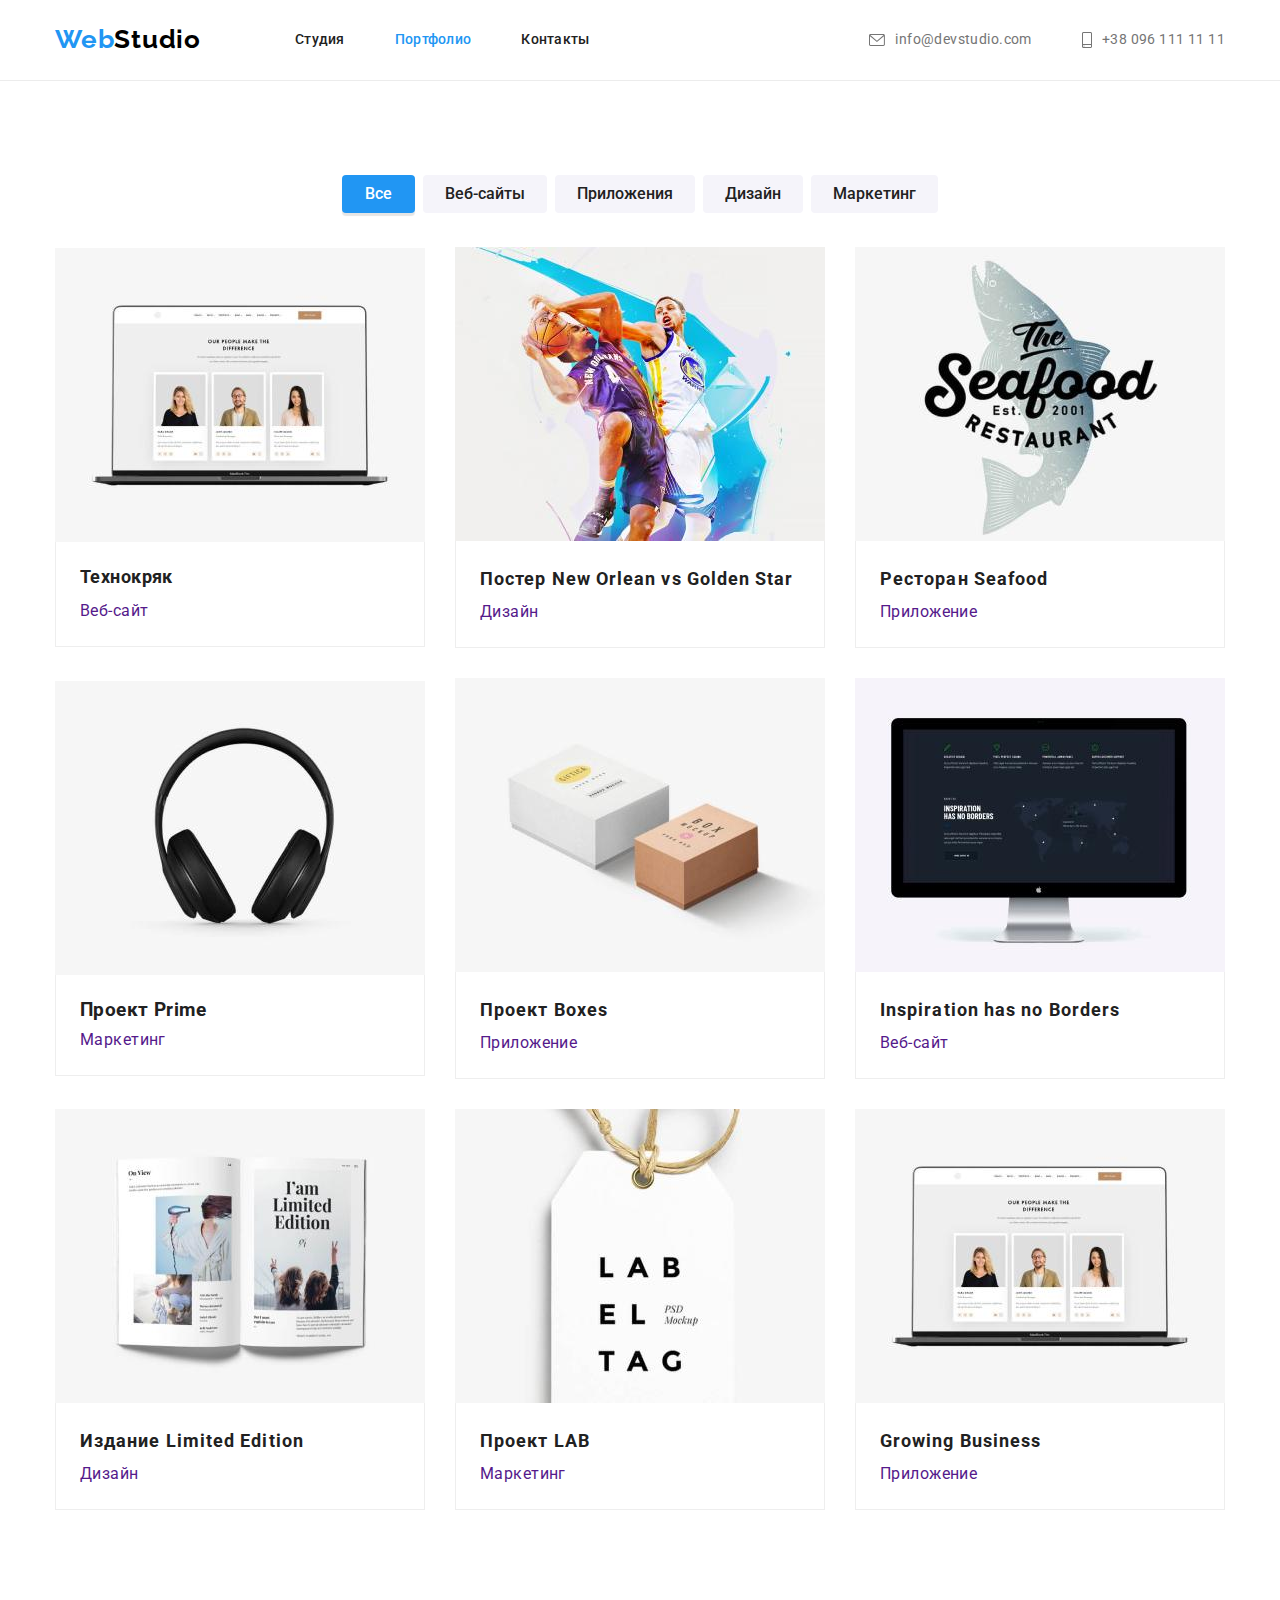
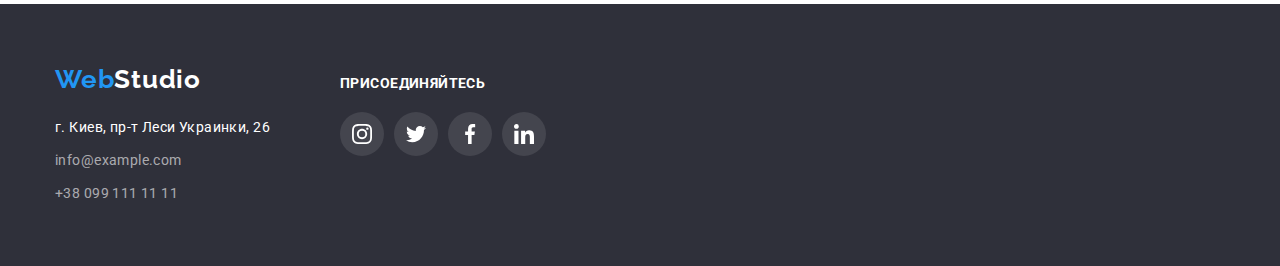
==== portfolio.html @ 0f67e3ac "Start" ====
<!DOCTYPE html>
<html lang="ru">

<head>
    <meta charset="UTF-8">
    <meta http-equiv="X-UA-Compatible" content="IE=edge">
    <meta name="viewport" content="width=device-width, initial-scale=1.0">
    <title>goit-markup-hw-04</title>
    <link rel="preconnect" href="https://fonts.gstatic.com">
    <link
        href="https://fonts.googleapis.com/css2?family=Raleway:wght@700&family=Roboto:wght@400;500;700;900&display=swap"
        rel="stylesheet">
    <link rel="stylesheet" href="https://cdnjs.cloudflare.com/ajax/libs/modern-normalize/1.0.0/modern-normalize.min.css" />
    <link rel="stylesheet" href="./css/styles.css">
</head>

<body>
    <header class="header">
        <!--My comment-->
        <div class="container head">
            <a href="#" class="logo-link"> <span class="logo">Web</span><span class="logo-item">Studio</span></a>
            <nav class="nav">
                <ul class="nav-list">
                    <li>
                        <a class="nav-list-link" href="./index.html">Студия</a>
                    </li>
                    <li>
                        <a class="nav-list-link current" href="./portfolio.html">Портфолио</a>
                    </li>
                    <li>
                        <a class="nav-list-link" href="#contacts">Контакты</a>
                    </li>
                </ul>
            </nav>
            <ul class="contacts-list">
                <li class="contacts-list-item">
                    <a class="contacts-list-link" href="mailto:info@devstudio.com ">
                        <svg class="contacts-icon" width="16px" height="12px">
                            <use href="./images/icons.svg#email">
                            </use>
                        </svg>info@devstudio.com</a>
                </li>
                <li class="contacts-list-item">
                    <a class="contacts-list-link" href="tel:+380961111111">
                        <svg class="contacts-icon" width="10px" height="16px">
                            <use href="./images/icons.svg#phone">
                            </use>
                        </svg>+38 096 111 11 11</a>
                </li>
            </ul>
        </div>
    </header>
    <main>
        <!--PORTFOLIO-->
        <section class="section">
            <div class="container our-products">
                <h1 class="title-portfolio visual-hiden">Наши продукты</h1>
                <ul class="button-list">
                    <li class="products-button">
                        <button class="button sellect-but" type="button">Все</button>
                    </li>
                    <li class="products-button">
                        <button class="button" type="button">Веб-сайты</button>
                    </li>
                    <li class="products-button">
                        <button class="button" type="button">Приложения</button>
                    </li>
                    <li class="products-button">
                        <button class="button" type="button">Дизайн</button>
                    </li>
                    <li class="products-button">
                        <button class="button" type="button">Маркетинг</button>
                    </li>
                </ul>
                <ul class="products-list">
                    <li class="products-list-item">
                    <a href="" class="products-card">
                        <img src="./images/technokriak.jpg" alt="" width="370">
                        <div class="card-content">
                        <h3 class="card-title">Технокряк</h3>
                        <p class="card-text">Веб-сайт</p>
                        </div>
                    </a>
                    </li>

                    <li class="products-list-item">
                        <a href="" class="products-card">
                        <img src="./images/poster-new-orlean.jpg" alt="" width="370">
                        <div class="card-content">
                        <h3 class="title"> Постер New Orlean vs Golden Star </h3>
                        <p>Дизайн</p>
                        </div>
                        </a>
                    </li>

                    <li class="products-list-item">
                        <a href="" class="products-card">
                        <img src="./images/restoran-seafood.jpg" alt="" width="370">
                        <div class="card-content">
                        <h3 class="title">Ресторан Seafood</h3>
                        <p>Приложение</p>
                        </div>
                        </a>
                    </li>

                    <li class="products-list-item">
                        <a href="" class="products-card">
                        <img src="./images/proekt-prime.jpg" alt="" width="370">
                        <div class="card-content">
                        <h3>Проект Prime</h3>
                        <p>Маркетинг</p>
                        </div>
                        </a>
                    </li>

                    <li class="products-list-item">
                        <a href="" class="products-card">
                        <img src="./images/projekt-boxes.jpg" alt="" width="370">
                        <div class="card-content">
                        <h3 class="title">Проект Boxes</h3>
                        <p>Приложение</p>
                        </div>
                        </a>
                    </li>

                    <li class="products-list-item">
                        <a href="" class="products-card">
                        <img src="./images/inspiration-has-no-borders.jpg" alt="" width="370">
                        <div class="card-content">
                        <h3 class="title">Inspiration has no Borders</h3>
                        <p>Веб-сайт</p>
                        </div>
                        </a>
                    </li>

                    <li class="products-list-item">
                        <a href="" class="products-card">
                        <img src="./images/limited-edition.jpg" alt="" width="370">
                        <div class="card-content">
                        <h3 class="title">Издание Limited Edition</h3>
                        <p>Дизайн</p>
                        </div>
                        </a>
                    </li>

                    <li class="products-list-item">
                        <a href="" class="products-card">
                        <img src="./images/project-lab-el-tag.jpg" alt="" width="370">
                        <div class="card-content">
                        <h3 class="title">Проект LAB</h3>
                        <p>Маркетинг</p>
                        </div>
                        </a>
                    </li>
                    
                    <li class="products-list-item">
                        <a href="" class="products-card">
                        <img src="./images/technokriak.jpg" alt="" width="370">
                        <div class="card-content">
                        <h3 class="title">Growing Business</h3>
                        <p>Приложение</p>
                        </div>
                        </a>
                    </li>
                </ul>
            </div>
        </section>

    </main>
    <footer class="footer">
        <div class="container foot">
            <!--copyrite-->
            <div class="foot-id">
                <a href="#" class="logo-link-foot"> <span class="logo">Web</span><span
                        class="logo-item-foot">Studio</span></a>
                <address id="contacts">
                    <ul class="contacts-list-foot">
                        <li>
                            <p class="text">г. Киев, пр-т Леси Украинки, 26</p>
                        </li>
                        <li><a class="link mail" href="mailto:info@example.com">info@example.com</a> </li>
                        <li><a class="link tel" href="tel:+380991111111">+38 099 111 11 11</a> </li>
                    </ul>
                </address>
            </div>
            <div class="connect">
                <h2 class="connect-title">присоединяйтесь</h2>
                <ul class="social-connect-list">
                    <li class="social-connect-item">
                        <a class="social-connect-link" href="">
                            <svg class="social-connect-icon" width="20" height="20">
                                <use href="./images/icons.svg#instagram"></use>
                            </svg>
                        </a>
                    </li>
                    <li class="social-connect-item">
                        <a class="social-connect-link" href="">
                            <svg class="social-connect-icon" width="20" height="20">
                                <use href="./images/icons.svg#twitter"></use>
                            </svg>
                        </a>
                    </li>
                    <li class="social-connect-item">
                        <a class="social-connect-link" href="">
                            <svg class="social-connect-icon" width="20" height="20">
                                <use href="./images/icons.svg#facebook"></use>
                            </svg>
                        </a>
                    </li>
                    <li class="social-connect-item">
                        <a class="social-connect-link" href="">
                            <svg class="social-connect-icon" width="20" height="20">
                                <use href="./images/icons.svg#linkedin"></use>
                            </svg>
                        </a>
                    </li>
                </ul>
            </div>
        </div>
    
    </footer>
</body>
</html>
---- css/styles.css ----
:root {
  --active-color: #2196f3;
  --white-color: #ffffff;
  --text-color: #757575;
  --main-font: "Roboto", sans-serif;
  --accent-font: "Raleway", sans-serif;
  --title-color: #212121;
  --button-background: #f5f4fa;
  --button-background-active: #2196f3;
  --back-dark: #2f303a;
  --foot-contact-text: rgba(255, 255, 255, 0.6);
  --back-color-order: #188ce8;
  --card-set-gap: 30px;
  --card-content-bc: #eeeeee;
  --icon-color: #afb1b8;
  --icon-connect: rgba(255, 255, 255, 0.1);
}
* {
  margin: 0;
  padding: 0;
}
/* body styles */
body {
  background-color: var(--white-color);
  font-family: var(--main-font);
  color: var(--text-color);
  font-size: 14px;
  line-height: 1.71em;
  letter-spacing: 0.03em;
}
.container {
  width: 1200px;
  padding-left: 15px;
  padding-right: 15px;
  margin-left: auto;
  margin-right: auto;
}
.section {
  padding: 94px 0;
  margin-left: auto;
  margin-right: auto;
}
ul {
  list-style: none;
}
a {
  text-decoration: none;
}
a:active {
  color: var(--active-color);
}
h1,
h2,
h3,
h4,
h5,
h6 {
  color: var(--title-color);
  margin: 0;
}

p {
  margin: 0;
}

img {
  display: block;
  max-width: 100%;
  height: auto;
}

/* HEDER STYLES */
.head {
  display: flex;
  align-items: center;
  margin-bottom: 0;
}
.header {
  border-bottom: 1px solid #ececec;
}
.nav-list {
  display: flex;
  flex-direction: row;
}
.nav-list > li:not(:last-child) {
  margin-right: 50px;
}
.logo {
  color: var(--active-color);
}
.logo-item {
  color: #000000;
}
.logo-link {
  font-family: var(--accent-font);
  font-weight: 700;
  font-size: 26px;
  line-height: 1.19em;
  letter-spacing: 0.03em;
  margin-right: 94px;
  padding-top: 24px;
  padding-bottom: 25px;
}
.nav a:hover,
.nav a:focus,
.nav .current {
  color: var(--active-color);
}
.nav-list-link {
  font-weight: 500;
  font-size: 14px;
  line-height: 1.14em;
  letter-spacing: 0.02em;
  color: var(--title-color);
  display: flex;
  flex-direction: row;
  align-items: center;
  padding-top: 32px;
  padding-bottom: 32px;
}
.contacts-list {
  line-height: 1.14em;
  display: inline-flex;
  margin-left: auto;
}
.contacts-list-link {
  text-decoration: none;
  display: flex;
  flex-direction: row;
  font-style: normal;
  color: inherit;
  padding-top: 32px;
  padding-bottom: 32px;
  align-items: center;
}
.contacts-list-link:hover,
.contacts-list-link:focus {
  color: var(--active-color);
}
.contacts-list > li:not(:last-child) {
  margin-right: 50px;
}
.contacts-icon {
  fill: currentColor;
  margin-right: 10px;
}

/* HERO SECTION  */
.main {
  height: 600px;
  max-width: 1600px;
  display: flex;
  background-image: linear-gradient(
      rgba(47, 48, 58, 0.4),
      rgba(47, 48, 58, 0.4)
    ),
    url(../images/hero-bc.jpg);
  background-size: cover;
  background-position: center;
  margin-left: auto;
  margin-right: auto;
  padding-top: 200;
  padding-bottom: 200;
}
.hero {
  display: flex;
  align-items: center;
  justify-content: center;
  flex-direction: column;
  flex-wrap: wrap;
  padding-top: 200;
  padding-bottom: 200;
}
.main-title {
  color: var(--white-color);
  font-size: 44px;
  line-height: 1.36em;
  letter-spacing: 0.06em;
  text-align: center;
  justify-content: center;
  width: 696px;
  margin-left: auto;
  margin-right: auto;
  /* padding-top: 200px; */
}
.hero-title {
  display: flex;
  text-align: center;
  justify-content: center;
  align-items: center;
}
.hero .main-title,
.advantages .caption-title,
.connect-title {
  text-transform: uppercase;
}
.visual-hiden {
  visibility: hidden;
  position: absolute;
  clip: rect(0 0 0 0);
  width: 1px;
  height: 1px;
  margin: -1px;
}
.button-order {
  display: inline-block;
  font-weight: 700;
  font-size: 16px;
  line-height: 1.88em;
  color: var(--white-color);
  background-color: var(--button-background-active);
  letter-spacing: 0.06em;
  padding: 10px 32px;
  cursor: pointer;
  border: none;
  box-shadow: 0px 4px 4px rgba(0, 0, 0, 0.15);
  border-radius: 4px;
}
.hero-button {
  display: flex;
  justify-content: center;
  margin-top: 10px;
}
.button.order:hover,
.button.order:focus {
  background-color: var(--back-color-order);
  cursor: pointer;
}
/* SECTION ADVANTAGES */

.caption-title {
  font-weight: 700;
  font-size: 14px;
  line-height: 1.17em;
  letter-spacing: 0.03em;
  color: var(--title-color);
}
.caption-title pre::first-letter {
  text-transform: uppercase;
}
.advantages {
  padding: 0;
  margin: 0;
  list-style: none;
  display: flex;
  flex-wrap: wrap;
  margin-left: -30px;
}
.advantages > .advantegs-item {
  flex-basis: calc(100% / 4 - 30px);
  margin-left: 30px;
}
.card-adv-text {
  margin-top: 10px;
}
.card-adv-content {
  margin-top: 30px;
}
.advantages-icon {
  display: flex;
  width: 270px;
  height: 120px;
  border-radius: 4px;
  justify-content: center;
  align-items: center;
  background-color: var(--button-background);
  fill: currentColor;
}
.our-advantages {
  padding-top: 94px;
}
/* WHAT WE DO */

.heading {
  font-weight: 700;
  font-size: 36px;
  line-height: 1.17em;
  letter-spacing: 0.03em;
  color: var(--title-color);
  text-align: center;
}
.img-list {
  display: flex;
  flex-direction: row;
  margin-top: 50px;
}
.img-list > li:not(:last-child) {
  margin-right: 30px;
}
.what-we-do {
  padding-bottom: 94px;
  padding-top: 0;
}

/* Наша команда */
.teams {
  background-color: var(--button-background);
}
.item {
  background-color: var(--white-color);
  box-shadow: 0px 2px 1px 0px rgba(0, 0, 0, 0.2);
  box-shadow: 0px 1px 1px 0px rgba(0, 0, 0, 0.14);
  box-shadow: 0px 1px 3px 0px rgba(0, 0, 0, 0.12);
}
.team-list {
  padding: 0;
  margin: 0;
  list-style: none;
  display: flex;
  flex-wrap: wrap;
  margin-left: -30px;
  margin-top: -30px;
}
.our-teams {
  margin-bottom: 50px;
}
.card-team-thumb {
  display: block;
  max-width: 100%;
}
.team-list > .item {
  font-size: 16px;
  line-height: 1.17em;
  letter-spacing: 0.03em;
  text-align: center;
  margin-left: 30px;
  margin-top: 30px;
  width: auto;
  border: none;
}
.card-team-content {
  padding: 30px 32px;
}
.card-team-text {
  margin-top: 10px;
}
.card-team-name {
  font-weight: 500;
}
.our-team .heading {
  text-align: center;
}
.social-icon-list {
  display: flex;
  text-align: center;
  justify-content: center;
  margin-top: 16px;
}
.social-icon-link {
  display: flex;
  width: 44px;
  height: 44px;
  border: none;
  border-radius: 50%;
  justify-content: center;
  align-items: center;
  fill: var(--icon-color);
}
.social-icon-team:not(:last-child) {
  margin-right: 10px;
}
.social-icon-link:hover,
.social-icon-link:focus {
  background-color: var(--active-color);
  fill: var(--white-color);
}

/* PARTNERS */
.partners {
  margin: 94px auto;
}
.partners-icon-list {
  display: flex;
  flex-direction: row;
  margin-top: 50px;
}
.partners-icon-list > li:not(:last-child) {
  margin-right: 30px;
}
.partners-icon-link {
  display: flex;
  align-items: center;
  justify-content: center;
  width: 170px;
  height: 92px;
  border: 1px solid var(--icon-color);
  border-radius: 4px;
  cursor: pointer;
}
.partners-icon {
  display: inline-block;
  align-items: center;
  justify-content: center;

  fill: var(--icon-color);
  color: currentColor;
}
.partners-icon-link:hover,
.partners-icon-link:focus {
  border-color: var(--button-background-active);
}
.partners-icon-link:focus .partners-icon,
.partners-icon-link:hover .partners-icon {
  fill: var(--active-color);
}
/* PORTFOLIO */

.title {
  font-weight: 700;
  font-size: 18px;
  line-height: 2em;
  letter-spacing: 0.06em;
}
.products-list {
  font-size: 16px;
  line-height: 1.88em;
  display: flex;
  flex-wrap: wrap;
  justify-content: center;
  align-items: center;
  padding: 0;
  margin: 0;
  margin-top: calc(-1 * var(--card-set-gap));
  margin-left: calc(-1 * var(--card-set-gap));
}
.products-list > .products-list-item {
  flex-basis: calc(100% / 3 - 30px);
  margin-left: var(--card-set-gap);
  margin-top: var(--card-set-gap);
}
.card-title {
  font-size: 18px;
}
.card-text {
  margin-top: 4px;
}
.card-content {
  padding: 20px 24px;
  border-right: 1px solid var(--card-content-bc);
  border-bottom: 1px solid var(--card-content-bc);
  border-left: 1px solid var(--card-content-bc);
}

.products-list-item:hover,
.products-list-item:focus {
  background: #ffffff;
  border: 1px solid #eeeeee;
  box-shadow: 0px 1px 1px rgba(0, 0, 0, 0.12), 0px 4px 4px rgba(0, 0, 0, 0.06),
    1px 4px 6px rgba(0, 0, 0, 0.16);
}

/* PORTFOLIO BUTTON */
.button-list {
  display: flex;
  flex-direction: row;
  margin-bottom: 34px;
  justify-content: center;
}
.button {
  font-family: inherit;
  font-weight: 500;
  font-size: 16px;
  line-height: 1.63;
  color: var(--title-color);
  background-color: var(--button-background);
  min-width: 73px;
  border: 0px;
  padding: 6px 22px;
  border-radius: 4px;
  cursor: pointer;
}
.products-button:not(:last-child) {
  margin-right: 8px;
}
.sellect-but {
  background-color: var(--button-background-active);
  color: var(--white-color);
  box-shadow: 0px 2px 2px 0px rgba(0, 0, 0, 0.12);
  box-shadow: 0px 1px 2px 0px rgba(0, 0, 0, 0.08);
  box-shadow: 0px 3px 1px 0px rgba(0, 0, 0, 0.1);
}
.button:hover,
.button:focus {
  background-color: var(--button-background-active);
  color: var(--white-color);
  box-shadow: 0px 2px 2px 0px rgba(0, 0, 0, 0.12);
  box-shadow: 0px 1px 2px 0px rgba(0, 0, 0, 0.08);
  box-shadow: 0px 3px 1px 0px rgba(0, 0, 0, 0.1);
}
/* FOOTER */
.footer {
  background-color: var(--back-dark);
  padding: 60px 15px;
  margin-right: auto;
  margin-left: auto;
  display: flex;
}
.foot {
  color: var(--white-color);
  display: flex;
  flex-direction: row;
  vertical-align: baseline;
}
.logo-link-foot {
  font-family: var(--accent-font);
  font-weight: 700;
  font-size: 26px;
  line-height: 1.19em;
  letter-spacing: 0.03em;
  padding: 0;
  margin-top: 60px;
  margin: 0;
}
.contacts-list-foot > li {
  font-style: normal;
}
.contacts-list-foot {
  margin-top: 20px;
}
.contacts-list-foot .link {
  display: inline-block;
  color: var(--foot-contact-text);
  margin-top: 9px;
}
.contacts-list-foot a:hover,
.contacts-list-foot a:focus {
  color: var(--active-color);
}
.logo-item-foot {
  color: var(--white-color);
}
/* CONNECT */
.connect-title {
  font-weight: 700;
  font-size: 14px;
  line-height: 1.14em;
  letter-spacing: 0.03em;
  color: var(--white-color);
  text-align: center;
}
.connect {
  display: flex;
  align-items: flex-start;
  justify-content: flex-start;
  flex-direction: column;
  margin-left: 70px;
  margin-top: 12px;
}

.social-connect-list {
  display: flex;
  text-align: center;
  justify-content: center;
  margin-top: 20px;
}
.social-connect-link {
  display: flex;
  width: 44px;
  height: 44px;
  border: none;
  border-radius: 50%;
  justify-content: center;
  align-items: center;
  background-color: var(--icon-connect);
  fill: var(--white-color);
}
.social-connect-item:not(:last-child) {
  margin-right: 10px;
}
.social-connect-link:hover,
.social-connect-link:focus {
  background-color: var(--active-color);
}
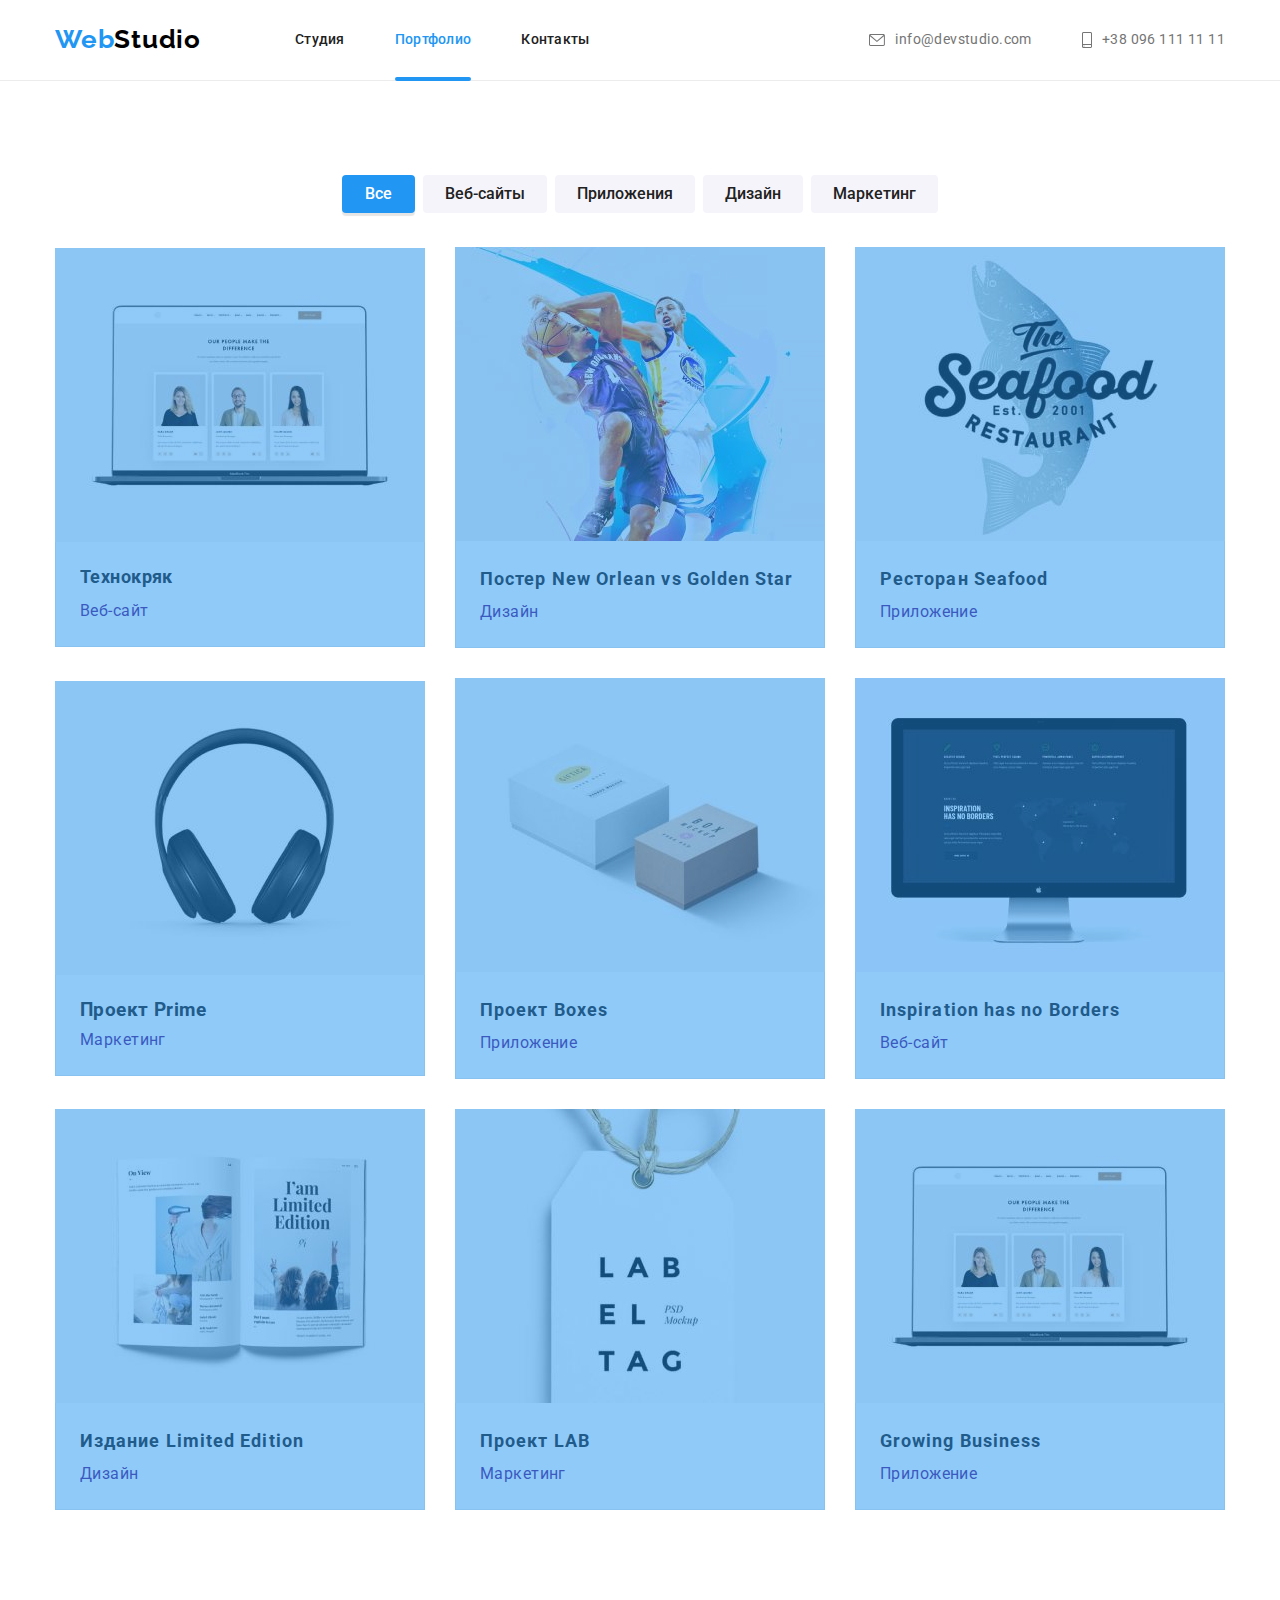
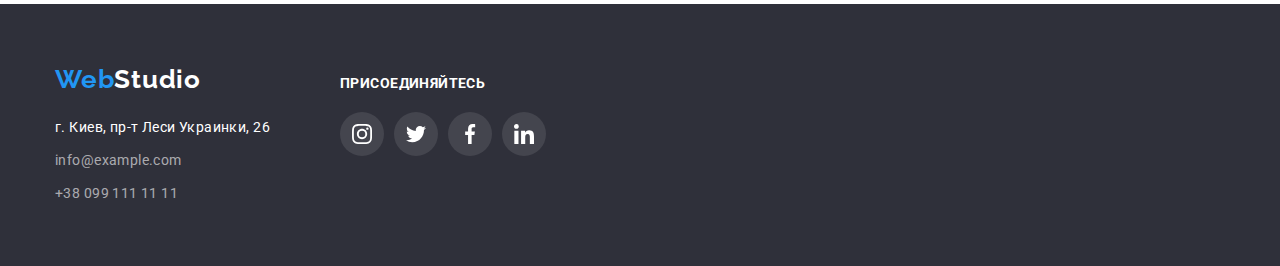
==== commit df4d0bc3: "only products card" ====
--- a/portfolio.html
+++ b/portfolio.html
@@ -75,11 +75,12 @@
                 <ul class="products-list">
                     <li class="products-list-item">
                     <a href="" class="products-card">
-                        <img src="./images/technokriak.jpg" alt="" width="370">
+                        <img class="products-img" src="./images/technokriak.jpg" alt="" width="370">
                         <div class="card-content">
                         <h3 class="card-title">Технокряк</h3>
                         <p class="card-text">Веб-сайт</p>
                         </div>
+                        
                     </a>
                     </li>
 
--- a/css/styles.css
+++ b/css/styles.css
@@ -105,7 +105,9 @@
 .nav a:focus,
 .nav .current {
   color: var(--active-color);
-}
+  transition: color 250ms cubic-bezier(0.4, 0, 0.2, 1);
+}
+
 .nav-list-link {
   font-weight: 500;
   font-size: 14px;
@@ -115,9 +117,27 @@
   display: flex;
   flex-direction: row;
   align-items: center;
+  text-decoration: none;
   padding-top: 32px;
   padding-bottom: 32px;
-}
+  transition: 250ms cubic-bezier(0.4, 0, 0.2, 1);
+}
+
+.current {
+  position: relative;
+}
+.current::after {
+  position: absolute;
+  content: " ";
+  left: 0;
+  bottom: -1px;
+  display: block;
+  width: 100%;
+  height: 4px;
+  border-radius: 2px;
+  background-color: var(--button-background-active);
+}
+
 .contacts-list {
   line-height: 1.14em;
   display: inline-flex;
@@ -132,10 +152,12 @@
   padding-top: 32px;
   padding-bottom: 32px;
   align-items: center;
+  transition: 250ms cubic-bezier(0.4, 0, 0.2, 1);
 }
 .contacts-list-link:hover,
 .contacts-list-link:focus {
   color: var(--active-color);
+  transition: color 250ms cubic-bezier(0.4, 0, 0.2, 1);
 }
 .contacts-list > li:not(:last-child) {
   margin-right: 50px;
@@ -215,6 +237,7 @@
   border: none;
   box-shadow: 0px 4px 4px rgba(0, 0, 0, 0.15);
   border-radius: 4px;
+  transition: 250ms cubic-bezier(0.4, 0, 0.2, 1);
 }
 .hero-button {
   display: flex;
@@ -225,6 +248,51 @@
 .button.order:focus {
   background-color: var(--back-color-order);
   cursor: pointer;
+  transition: color 250ms cubic-bezier(0.4, 0, 0.2, 1);
+}
+.backdrop {
+  position: fixed;
+  top: 0;
+  left: 0;
+  width: 100%;
+  height: 100%;
+  background-color: rgba(0, 0, 0, 0.2);
+}
+
+.backdrop.is-hidden {
+  opacity: 0;
+  pointer-events: none;
+  transition: transform 250ms cubic-bezier(0.4, 0, 0.2, 1);
+}
+.close {
+  position: absolute;
+  top: 8px;
+  right: 8px;
+  width: 30px;
+  height: 30px;
+  cursor: pointer;
+  border: none;
+}
+.close-icon {
+  fill: #000000;
+  background-color: #fff;
+}
+.modal {
+  position: absolute;
+  top: 50%;
+  left: 50%;
+  transform: translate(-50%, -50%);
+
+  height: 581px;
+  width: 528px;
+
+  background-color: #fff;
+
+  box-shadow: 0px 1px 3px rgba(0, 0, 0, 0.12), 0px 1px 1px rgba(0, 0, 0, 0.14),
+    0px 2px 1px rgba(0, 0, 0, 0.2);
+  border-radius: 4px;
+  transition: transform 250ms cubic-bezier(0.4, 0, 0.2, 1);
+  opacity: 1;
 }
 /* SECTION ADVANTAGES */
 
@@ -291,7 +359,24 @@
   padding-bottom: 94px;
   padding-top: 0;
 }
-
+.img-list-item {
+  position: relative;
+}
+.what-we-do-overlay {
+  position: absolute;
+  bottom: 0%;
+  left: 0%;
+  width: 100%;
+  height: 70px;
+  background-color: rgba(47, 48, 58, 0.8);
+}
+.what-we-do-overlay-text {
+  margin: 0;
+  padding-top: 27px;
+  text-align: center;
+  text-transform: uppercase;
+  color: var(--white-color);
+}
 /* Наша команда */
 .teams {
   background-color: var(--button-background);
@@ -355,6 +440,7 @@
   justify-content: center;
   align-items: center;
   fill: var(--icon-color);
+  transition: 250ms cubic-bezier(0.4, 0, 0.2, 1);
 }
 .social-icon-team:not(:last-child) {
   margin-right: 10px;
@@ -363,6 +449,8 @@
 .social-icon-link:focus {
   background-color: var(--active-color);
   fill: var(--white-color);
+  transition: fill 250ms cubic-bezier(0.4, 0, 0.2, 1),
+    background-color 250ms cubic-bezier(0.4, 0, 0.2, 1);
 }
 
 /* PARTNERS */
@@ -386,6 +474,7 @@
   border: 1px solid var(--icon-color);
   border-radius: 4px;
   cursor: pointer;
+  transition: 250ms cubic-bezier(0.4, 0, 0.2, 1);
 }
 .partners-icon {
   display: inline-block;
@@ -394,14 +483,17 @@
 
   fill: var(--icon-color);
   color: currentColor;
+  transition: 250ms cubic-bezier(0.4, 0, 0.2, 1);
 }
 .partners-icon-link:hover,
 .partners-icon-link:focus {
   border-color: var(--button-background-active);
+  transition: border-color 250ms cubic-bezier(0.4, 0, 0.2, 1);
 }
 .partners-icon-link:focus .partners-icon,
 .partners-icon-link:hover .partners-icon {
   fill: var(--active-color);
+  transition: fill 250ms cubic-bezier(0.4, 0, 0.2, 1);
 }
 /* PORTFOLIO */
 
@@ -440,13 +532,31 @@
   border-bottom: 1px solid var(--card-content-bc);
   border-left: 1px solid var(--card-content-bc);
 }
-
+.products-list-item {
+  box-shadow: none;
+  border: none;
+  transition: border 5000ms cubic-bezier(0.4, 0, 0.2, 1),
+    box-shadow 5000ms cubic-bezier(0.4, 0, 0.2, 1);
+}
 .products-list-item:hover,
 .products-list-item:focus {
-  background: #ffffff;
+  /* background-color: #ffffff; */
   border: 1px solid #eeeeee;
   box-shadow: 0px 1px 1px rgba(0, 0, 0, 0.12), 0px 4px 4px rgba(0, 0, 0, 0.06),
     1px 4px 6px rgba(0, 0, 0, 0.16);
+}
+.products-card {
+  position: relative;
+}
+.card-content::before {
+  position: absolute;
+  content: "";
+  top: 0;
+  left: 0;
+  width: 100%;
+  height: 100%;
+  background-color: var(--button-background-active);
+  opacity: 0.5;
 }
 
 /* PORTFOLIO BUTTON */
@@ -468,6 +578,9 @@
   padding: 6px 22px;
   border-radius: 4px;
   cursor: pointer;
+  transition: color 250ms cubic-bezier(0.4, 0, 0.2, 1),
+    background-color 250ms cubic-bezier(0.4, 0, 0.2, 1),
+    box-shadow 250ms cubic-bezier(0.4, 0, 0.2, 1);
 }
 .products-button:not(:last-child) {
   margin-right: 8px;
@@ -521,6 +634,7 @@
   display: inline-block;
   color: var(--foot-contact-text);
   margin-top: 9px;
+  transition: color 250ms cubic-bezier(0.4, 0, 0.2, 1);
 }
 .contacts-list-foot a:hover,
 .contacts-list-foot a:focus {
@@ -563,6 +677,7 @@
   align-items: center;
   background-color: var(--icon-connect);
   fill: var(--white-color);
+  transition: background-color 250ms cubic-bezier(0.4, 0, 0.2, 1);
 }
 .social-connect-item:not(:last-child) {
   margin-right: 10px;
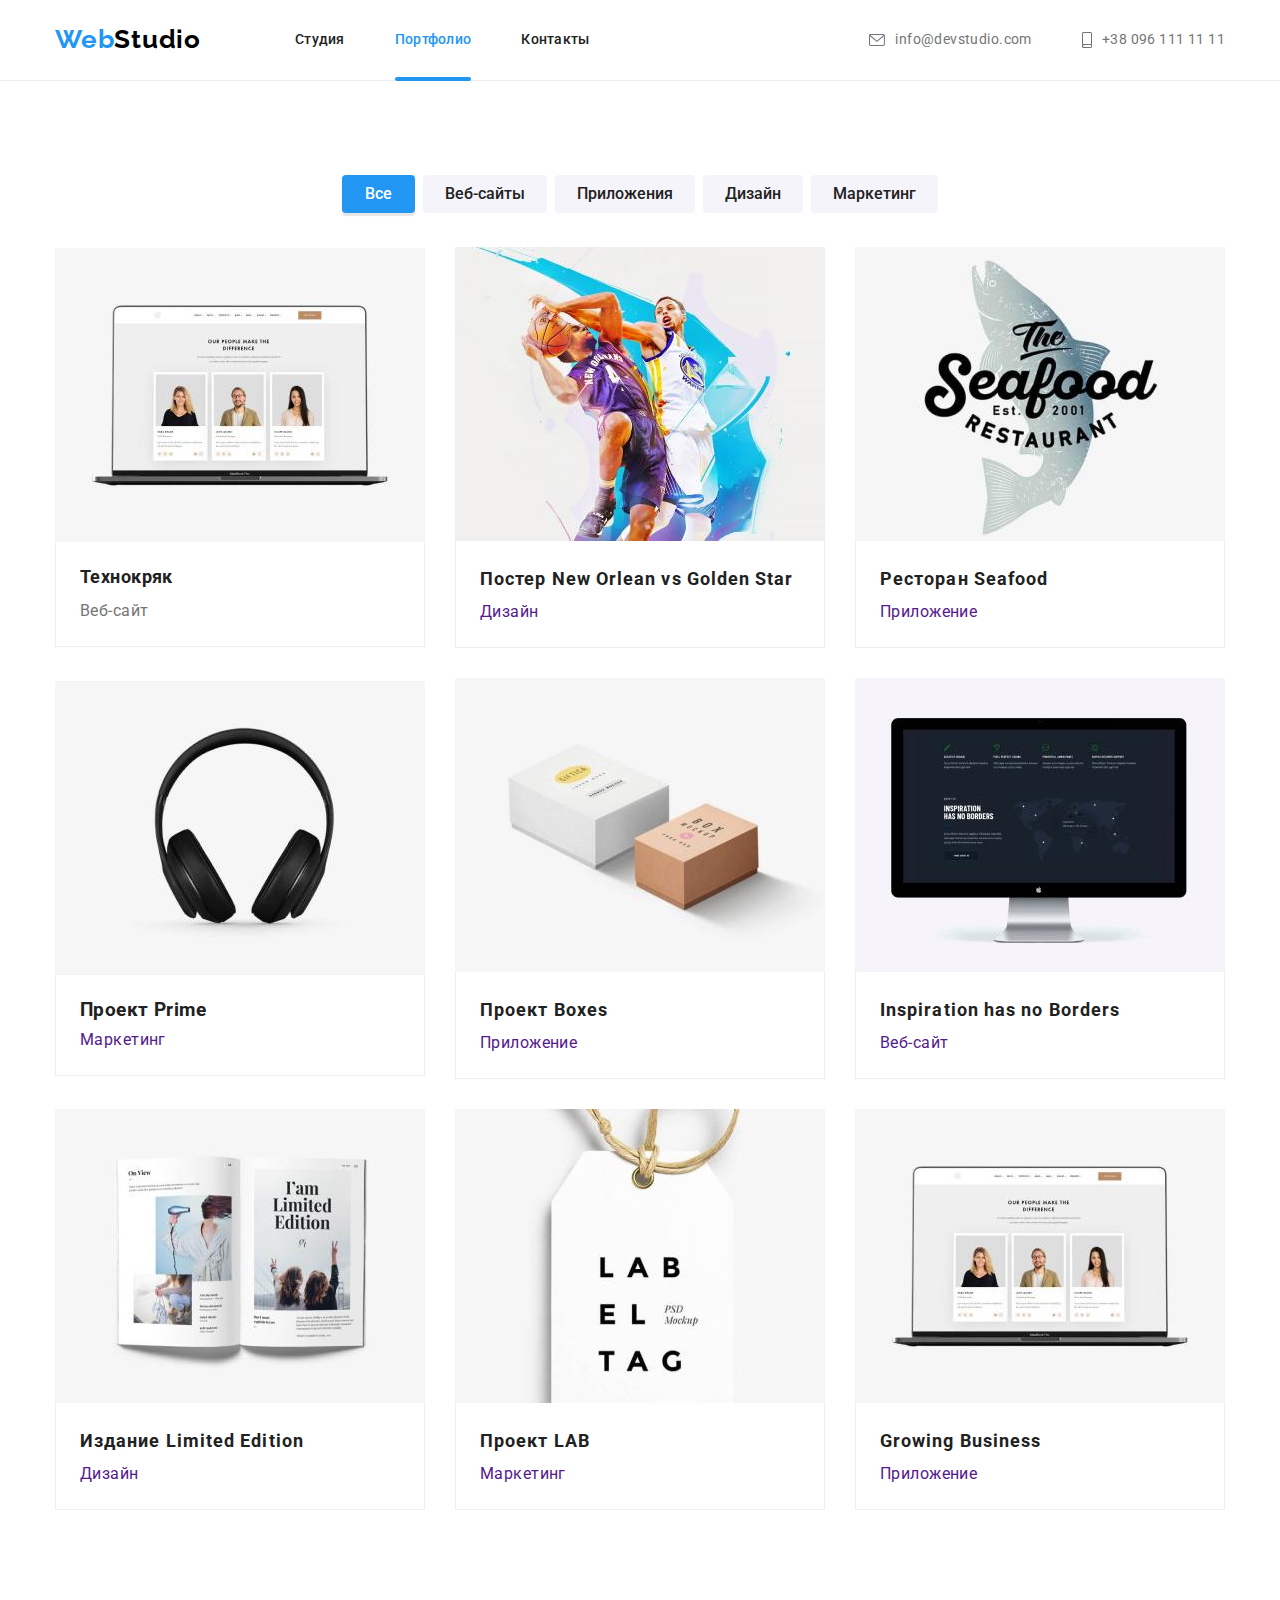
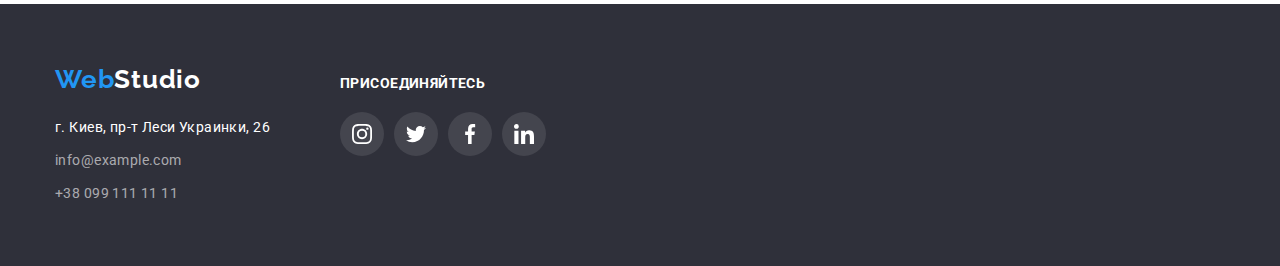
==== commit 6663ae67: "Ready to check" ====
--- a/portfolio.html
+++ b/portfolio.html
@@ -75,7 +75,13 @@
                 <ul class="products-list">
                     <li class="products-list-item">
                     <a href="" class="products-card">
-                        <img class="products-img" src="./images/technokriak.jpg" alt="" width="370">
+                        <div class="products-thumb">
+                            <img class="products-img" src="./images/technokriak.jpg" alt="" width="370">
+                                <div class="products-overlay">
+                                     <p class="products-text">Технокряк это современная площадка распространения коронавируса. Компании используют эту платформу для цифрового
+                            шпионажа и атак на защищённые сервера конкурентов.</p>
+                                </div>
+                        </div>
                         <div class="card-content">
                         <h3 class="card-title">Технокряк</h3>
                         <p class="card-text">Веб-сайт</p>
@@ -86,7 +92,13 @@
 
                     <li class="products-list-item">
                         <a href="" class="products-card">
+                        <div class="products-thumb">
                         <img src="./images/poster-new-orlean.jpg" alt="" width="370">
+                        <div class="products-overlay">
+                                     <p class="products-text">Технокряк это современная площадка распространения коронавируса. Компании используют эту платформу для цифрового
+                            шпионажа и атак на защищённые сервера конкурентов.</p>
+                                </div>
+                        </div>
                         <div class="card-content">
                         <h3 class="title"> Постер New Orlean vs Golden Star </h3>
                         <p>Дизайн</p>
@@ -96,7 +108,13 @@
 
                     <li class="products-list-item">
                         <a href="" class="products-card">
+                        <div class="products-thumb">
                         <img src="./images/restoran-seafood.jpg" alt="" width="370">
+                        <div class="products-overlay">
+                                     <p class="products-text">Технокряк это современная площадка распространения коронавируса. Компании используют эту платформу для цифрового
+                            шпионажа и атак на защищённые сервера конкурентов.</p>
+                                </div>
+                        </div>
                         <div class="card-content">
                         <h3 class="title">Ресторан Seafood</h3>
                         <p>Приложение</p>
@@ -106,7 +124,13 @@
 
                     <li class="products-list-item">
                         <a href="" class="products-card">
+                        <div class="products-thumb">
                         <img src="./images/proekt-prime.jpg" alt="" width="370">
+                        <div class="products-overlay">
+                                     <p class="products-text">Технокряк это современная площадка распространения коронавируса. Компании используют эту платформу для цифрового
+                            шпионажа и атак на защищённые сервера конкурентов.</p>
+                                </div>
+                        </div>
                         <div class="card-content">
                         <h3>Проект Prime</h3>
                         <p>Маркетинг</p>
@@ -116,7 +140,13 @@
 
                     <li class="products-list-item">
                         <a href="" class="products-card">
+                        <div class="products-thumb">
                         <img src="./images/projekt-boxes.jpg" alt="" width="370">
+                        <div class="products-overlay">
+                                     <p class="products-text">Технокряк это современная площадка распространения коронавируса. Компании используют эту платформу для цифрового
+                            шпионажа и атак на защищённые сервера конкурентов.</p>
+                                </div>
+                        </div>
                         <div class="card-content">
                         <h3 class="title">Проект Boxes</h3>
                         <p>Приложение</p>
@@ -126,7 +156,13 @@
 
                     <li class="products-list-item">
                         <a href="" class="products-card">
+                        <div class="products-thumb">
                         <img src="./images/inspiration-has-no-borders.jpg" alt="" width="370">
+                        <div class="products-overlay">
+                                     <p class="products-text">Технокряк это современная площадка распространения коронавируса. Компании используют эту платформу для цифрового
+                            шпионажа и атак на защищённые сервера конкурентов.</p>
+                                </div>
+                        </div>
                         <div class="card-content">
                         <h3 class="title">Inspiration has no Borders</h3>
                         <p>Веб-сайт</p>
@@ -136,7 +172,13 @@
 
                     <li class="products-list-item">
                         <a href="" class="products-card">
+                        <div class="products-thumb">
                         <img src="./images/limited-edition.jpg" alt="" width="370">
+                        <div class="products-overlay">
+                                     <p class="products-text">Технокряк это современная площадка распространения коронавируса. Компании используют эту платформу для цифрового
+                            шпионажа и атак на защищённые сервера конкурентов.</p>
+                                </div>
+                        </div>
                         <div class="card-content">
                         <h3 class="title">Издание Limited Edition</h3>
                         <p>Дизайн</p>
@@ -146,7 +188,13 @@
 
                     <li class="products-list-item">
                         <a href="" class="products-card">
+                        <div class="products-thumb">
                         <img src="./images/project-lab-el-tag.jpg" alt="" width="370">
+                        <div class="products-overlay">
+                                     <p class="products-text">Технокряк это современная площадка распространения коронавируса. Компании используют эту платформу для цифрового
+                            шпионажа и атак на защищённые сервера конкурентов.</p>
+                                </div>
+                        </div>
                         <div class="card-content">
                         <h3 class="title">Проект LAB</h3>
                         <p>Маркетинг</p>
@@ -156,7 +204,13 @@
                     
                     <li class="products-list-item">
                         <a href="" class="products-card">
+                        <div class="products-thumb">
                         <img src="./images/technokriak.jpg" alt="" width="370">
+                        <div class="products-overlay">
+                                     <p class="products-text">Технокряк это современная площадка распространения коронавируса. Компании используют эту платформу для цифрового
+                            шпионажа и атак на защищённые сервера конкурентов.</p>
+                                </div>
+                        </div>
                         <div class="card-content">
                         <h3 class="title">Growing Business</h3>
                         <p>Приложение</p>
--- a/css/styles.css
+++ b/css/styles.css
@@ -19,7 +19,7 @@
   margin: 0;
   padding: 0;
 }
-/* body styles */
+/* BODY STYLE */
 body {
   background-color: var(--white-color);
   font-family: var(--main-font);
@@ -105,7 +105,6 @@
 .nav a:focus,
 .nav .current {
   color: var(--active-color);
-  transition: color 250ms cubic-bezier(0.4, 0, 0.2, 1);
 }
 
 .nav-list-link {
@@ -120,7 +119,7 @@
   text-decoration: none;
   padding-top: 32px;
   padding-bottom: 32px;
-  transition: 250ms cubic-bezier(0.4, 0, 0.2, 1);
+  transition: color 250ms cubic-bezier(0.4, 0, 0.2, 1);
 }
 
 .current {
@@ -152,12 +151,11 @@
   padding-top: 32px;
   padding-bottom: 32px;
   align-items: center;
-  transition: 250ms cubic-bezier(0.4, 0, 0.2, 1);
+  transition: color 250ms cubic-bezier(0.4, 0, 0.2, 1);
 }
 .contacts-list-link:hover,
 .contacts-list-link:focus {
   color: var(--active-color);
-  transition: color 250ms cubic-bezier(0.4, 0, 0.2, 1);
 }
 .contacts-list > li:not(:last-child) {
   margin-right: 50px;
@@ -203,7 +201,6 @@
   width: 696px;
   margin-left: auto;
   margin-right: auto;
-  /* padding-top: 200px; */
 }
 .hero-title {
   display: flex;
@@ -237,7 +234,7 @@
   border: none;
   box-shadow: 0px 4px 4px rgba(0, 0, 0, 0.15);
   border-radius: 4px;
-  transition: 250ms cubic-bezier(0.4, 0, 0.2, 1);
+  transition: color 250ms cubic-bezier(0.4, 0, 0.2, 1);
 }
 .hero-button {
   display: flex;
@@ -248,7 +245,6 @@
 .button.order:focus {
   background-color: var(--back-color-order);
   cursor: pointer;
-  transition: color 250ms cubic-bezier(0.4, 0, 0.2, 1);
 }
 .backdrop {
   position: fixed;
@@ -377,7 +373,7 @@
   text-transform: uppercase;
   color: var(--white-color);
 }
-/* Наша команда */
+/* OUR TEAM */
 .teams {
   background-color: var(--button-background);
 }
@@ -524,6 +520,10 @@
   font-size: 18px;
 }
 .card-text {
+  font-family: var(--main-font);
+  color: var(--text-color);
+  font-size: 16px;
+  line-height: 1.88;
   margin-top: 4px;
 }
 .card-content {
@@ -535,30 +535,46 @@
 .products-list-item {
   box-shadow: none;
   border: none;
-  transition: border 5000ms cubic-bezier(0.4, 0, 0.2, 1),
-    box-shadow 5000ms cubic-bezier(0.4, 0, 0.2, 1);
+  transition: border 250ms cubic-bezier(0.4, 0, 0.2, 1),
+    box-shadow 250ms cubic-bezier(0.4, 0, 0.2, 1);
 }
 .products-list-item:hover,
 .products-list-item:focus {
-  /* background-color: #ffffff; */
+  background-color: #ffffff;
   border: 1px solid #eeeeee;
   box-shadow: 0px 1px 1px rgba(0, 0, 0, 0.12), 0px 4px 4px rgba(0, 0, 0, 0.06),
     1px 4px 6px rgba(0, 0, 0, 0.16);
 }
-.products-card {
+.products-thumb {
   position: relative;
-}
-.card-content::before {
+  overflow: hidden;
+}
+.products-overlay {
   position: absolute;
   content: "";
+  display: block;
   top: 0;
   left: 0;
   width: 100%;
   height: 100%;
-  background-color: var(--button-background-active);
-  opacity: 0.5;
-}
-
+  background: rgba(33, 150, 243, 0.9);
+  opacity: 0;
+  transform: translateY(100%);
+  transition: transform 250ms cubic-bezier(0.4, 0, 0.2, 1),
+    opacity 250ms cubic-bezier(0.4, 0, 0.2, 1);
+}
+.products-text {
+  font-size: 18px;
+  line-height: 1.56;
+  letter-spacing: 0.03em;
+  color: var(--white-color);
+  padding: 63px 24px;
+}
+.products-list-item:hover .products-overlay,
+.products-list-item:focus .products-overlay {
+  transform: translateY(0);
+  opacity: 1;
+}
 /* PORTFOLIO BUTTON */
 .button-list {
   display: flex;
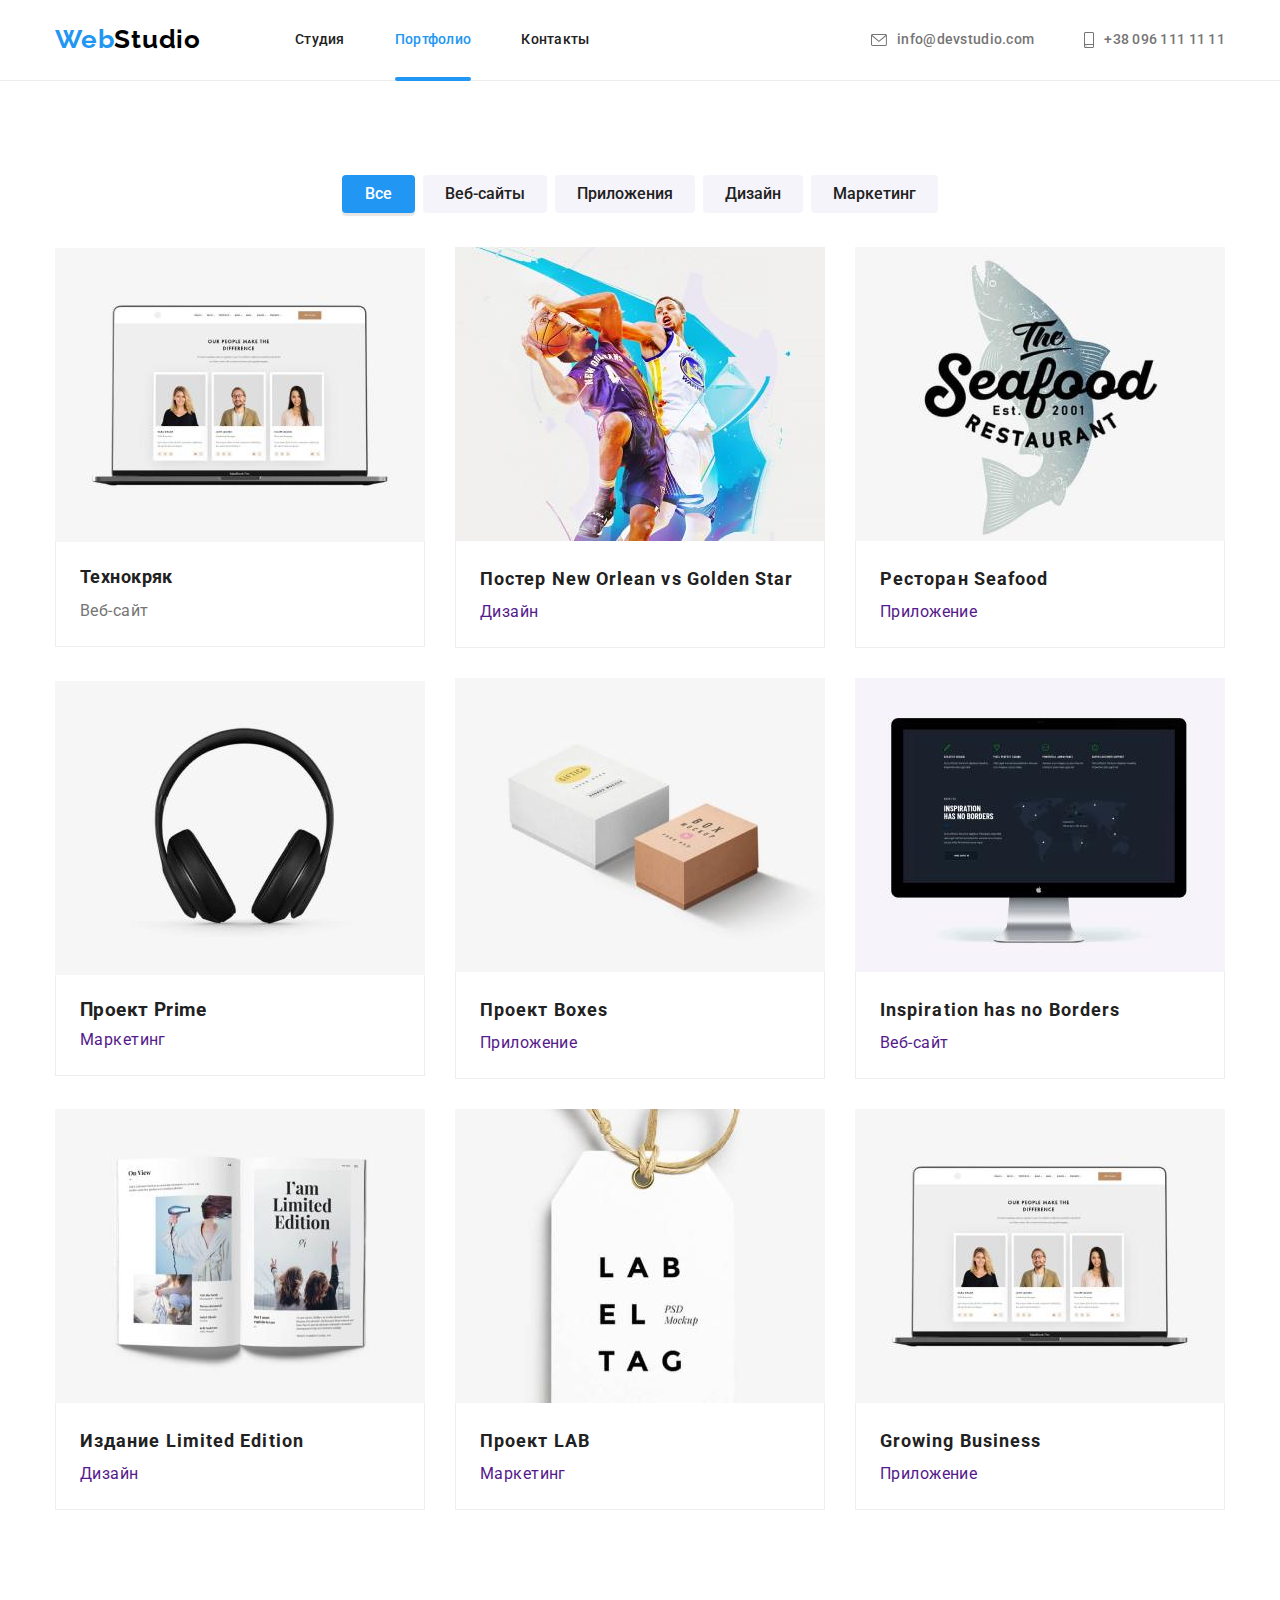
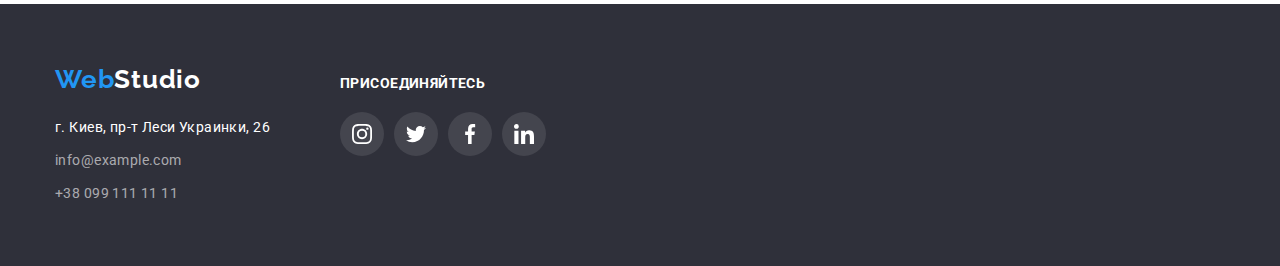
==== commit c7346c72: "after the first inspection" ====
--- a/portfolio.html
+++ b/portfolio.html
@@ -5,7 +5,7 @@
     <meta charset="UTF-8">
     <meta http-equiv="X-UA-Compatible" content="IE=edge">
     <meta name="viewport" content="width=device-width, initial-scale=1.0">
-    <title>goit-markup-hw-04</title>
+    <title>goit-markup-hw-05</title>
     <link rel="preconnect" href="https://fonts.gstatic.com">
     <link
         href="https://fonts.googleapis.com/css2?family=Raleway:wght@700&family=Roboto:wght@400;500;700;900&display=swap"
@@ -73,7 +73,7 @@
                     </li>
                 </ul>
                 <ul class="products-list">
-                    <li class="products-list-item">
+                    <li class="products-list-item" tabindex="0">
                     <a href="" class="products-card">
                         <div class="products-thumb">
                             <img class="products-img" src="./images/technokriak.jpg" alt="" width="370">
@@ -90,7 +90,7 @@
                     </a>
                     </li>
 
-                    <li class="products-list-item">
+                    <li class="products-list-item" tabindex="0">
                         <a href="" class="products-card">
                         <div class="products-thumb">
                         <img src="./images/poster-new-orlean.jpg" alt="" width="370">
@@ -106,7 +106,7 @@
                         </a>
                     </li>
 
-                    <li class="products-list-item">
+                    <li class="products-list-item" tabindex="0">
                         <a href="" class="products-card">
                         <div class="products-thumb">
                         <img src="./images/restoran-seafood.jpg" alt="" width="370">
@@ -122,7 +122,7 @@
                         </a>
                     </li>
 
-                    <li class="products-list-item">
+                    <li class="products-list-item" tabindex="0">
                         <a href="" class="products-card">
                         <div class="products-thumb">
                         <img src="./images/proekt-prime.jpg" alt="" width="370">
@@ -138,7 +138,7 @@
                         </a>
                     </li>
 
-                    <li class="products-list-item">
+                    <li class="products-list-item" tabindex="0">
                         <a href="" class="products-card">
                         <div class="products-thumb">
                         <img src="./images/projekt-boxes.jpg" alt="" width="370">
@@ -154,7 +154,7 @@
                         </a>
                     </li>
 
-                    <li class="products-list-item">
+                    <li class="products-list-item" tabindex="0">
                         <a href="" class="products-card">
                         <div class="products-thumb">
                         <img src="./images/inspiration-has-no-borders.jpg" alt="" width="370">
@@ -170,7 +170,7 @@
                         </a>
                     </li>
 
-                    <li class="products-list-item">
+                    <li class="products-list-item" tabindex="0">
                         <a href="" class="products-card">
                         <div class="products-thumb">
                         <img src="./images/limited-edition.jpg" alt="" width="370">
@@ -186,7 +186,7 @@
                         </a>
                     </li>
 
-                    <li class="products-list-item">
+                    <li class="products-list-item" tabindex="0">
                         <a href="" class="products-card">
                         <div class="products-thumb">
                         <img src="./images/project-lab-el-tag.jpg" alt="" width="370">
@@ -202,7 +202,7 @@
                         </a>
                     </li>
                     
-                    <li class="products-list-item">
+                    <li class="products-list-item" tabindex="0">
                         <a href="" class="products-card">
                         <div class="products-thumb">
                         <img src="./images/technokriak.jpg" alt="" width="370">
--- a/css/styles.css
+++ b/css/styles.css
@@ -147,6 +147,8 @@
   display: flex;
   flex-direction: row;
   font-style: normal;
+  font-weight: 500;
+  letter-spacing: 0.02em;
   color: inherit;
   padding-top: 32px;
   padding-bottom: 32px;
@@ -253,17 +255,17 @@
   width: 100%;
   height: 100%;
   background-color: rgba(0, 0, 0, 0.2);
+  transition: opacity 250ms cubic-bezier(0.4, 0, 0.2, 1);
+  opacity: 1;
 }
 
 .backdrop.is-hidden {
   opacity: 0;
   pointer-events: none;
-  transition: transform 250ms cubic-bezier(0.4, 0, 0.2, 1);
+  transition: opacity 250ms cubic-bezier(0.4, 0, 0.2, 1);
 }
 .close {
   position: absolute;
-  top: 8px;
-  right: 8px;
   width: 30px;
   height: 30px;
   cursor: pointer;
@@ -278,17 +280,16 @@
   top: 50%;
   left: 50%;
   transform: translate(-50%, -50%);
-
   height: 581px;
   width: 528px;
-
+  display: flex;
+  justify-content: flex-end;
+  padding: 8px;
   background-color: #fff;
-
   box-shadow: 0px 1px 3px rgba(0, 0, 0, 0.12), 0px 1px 1px rgba(0, 0, 0, 0.14),
     0px 2px 1px rgba(0, 0, 0, 0.2);
   border-radius: 4px;
-  transition: transform 250ms cubic-bezier(0.4, 0, 0.2, 1);
-  opacity: 1;
+  transition: opacity 2500ms cubic-bezier(0.4, 0, 0.2, 1);
 }
 /* SECTION ADVANTAGES */
 
@@ -436,7 +437,8 @@
   justify-content: center;
   align-items: center;
   fill: var(--icon-color);
-  transition: 250ms cubic-bezier(0.4, 0, 0.2, 1);
+  transition: fill 250ms cubic-bezier(0.4, 0, 0.2, 1),
+    background-color 250ms cubic-bezier(0.4, 0, 0.2, 1);
 }
 .social-icon-team:not(:last-child) {
   margin-right: 10px;
@@ -445,8 +447,6 @@
 .social-icon-link:focus {
   background-color: var(--active-color);
   fill: var(--white-color);
-  transition: fill 250ms cubic-bezier(0.4, 0, 0.2, 1),
-    background-color 250ms cubic-bezier(0.4, 0, 0.2, 1);
 }
 
 /* PARTNERS */
@@ -470,7 +470,7 @@
   border: 1px solid var(--icon-color);
   border-radius: 4px;
   cursor: pointer;
-  transition: 250ms cubic-bezier(0.4, 0, 0.2, 1);
+  transition: border 250ms cubic-bezier(0.4, 0, 0.2, 1);
 }
 .partners-icon {
   display: inline-block;
@@ -479,17 +479,15 @@
 
   fill: var(--icon-color);
   color: currentColor;
-  transition: 250ms cubic-bezier(0.4, 0, 0.2, 1);
+  transition: fill 250ms cubic-bezier(0.4, 0, 0.2, 1);
 }
 .partners-icon-link:hover,
 .partners-icon-link:focus {
   border-color: var(--button-background-active);
-  transition: border-color 250ms cubic-bezier(0.4, 0, 0.2, 1);
 }
 .partners-icon-link:focus .partners-icon,
 .partners-icon-link:hover .partners-icon {
   fill: var(--active-color);
-  transition: fill 250ms cubic-bezier(0.4, 0, 0.2, 1);
 }
 /* PORTFOLIO */
 
@@ -538,6 +536,7 @@
   transition: border 250ms cubic-bezier(0.4, 0, 0.2, 1),
     box-shadow 250ms cubic-bezier(0.4, 0, 0.2, 1);
 }
+
 .products-list-item:hover,
 .products-list-item:focus {
   background-color: #ffffff;
@@ -545,6 +544,7 @@
   box-shadow: 0px 1px 1px rgba(0, 0, 0, 0.12), 0px 4px 4px rgba(0, 0, 0, 0.06),
     1px 4px 6px rgba(0, 0, 0, 0.16);
 }
+
 .products-thumb {
   position: relative;
   overflow: hidden;
@@ -575,6 +575,7 @@
   transform: translateY(0);
   opacity: 1;
 }
+
 /* PORTFOLIO BUTTON */
 .button-list {
   display: flex;
@@ -628,7 +629,7 @@
   color: var(--white-color);
   display: flex;
   flex-direction: row;
-  vertical-align: baseline;
+  align-items: baseline;
 }
 .logo-link-foot {
   font-family: var(--accent-font);
@@ -674,7 +675,7 @@
   justify-content: flex-start;
   flex-direction: column;
   margin-left: 70px;
-  margin-top: 12px;
+  /* margin-top: 12px; */
 }
 
 .social-connect-list {
